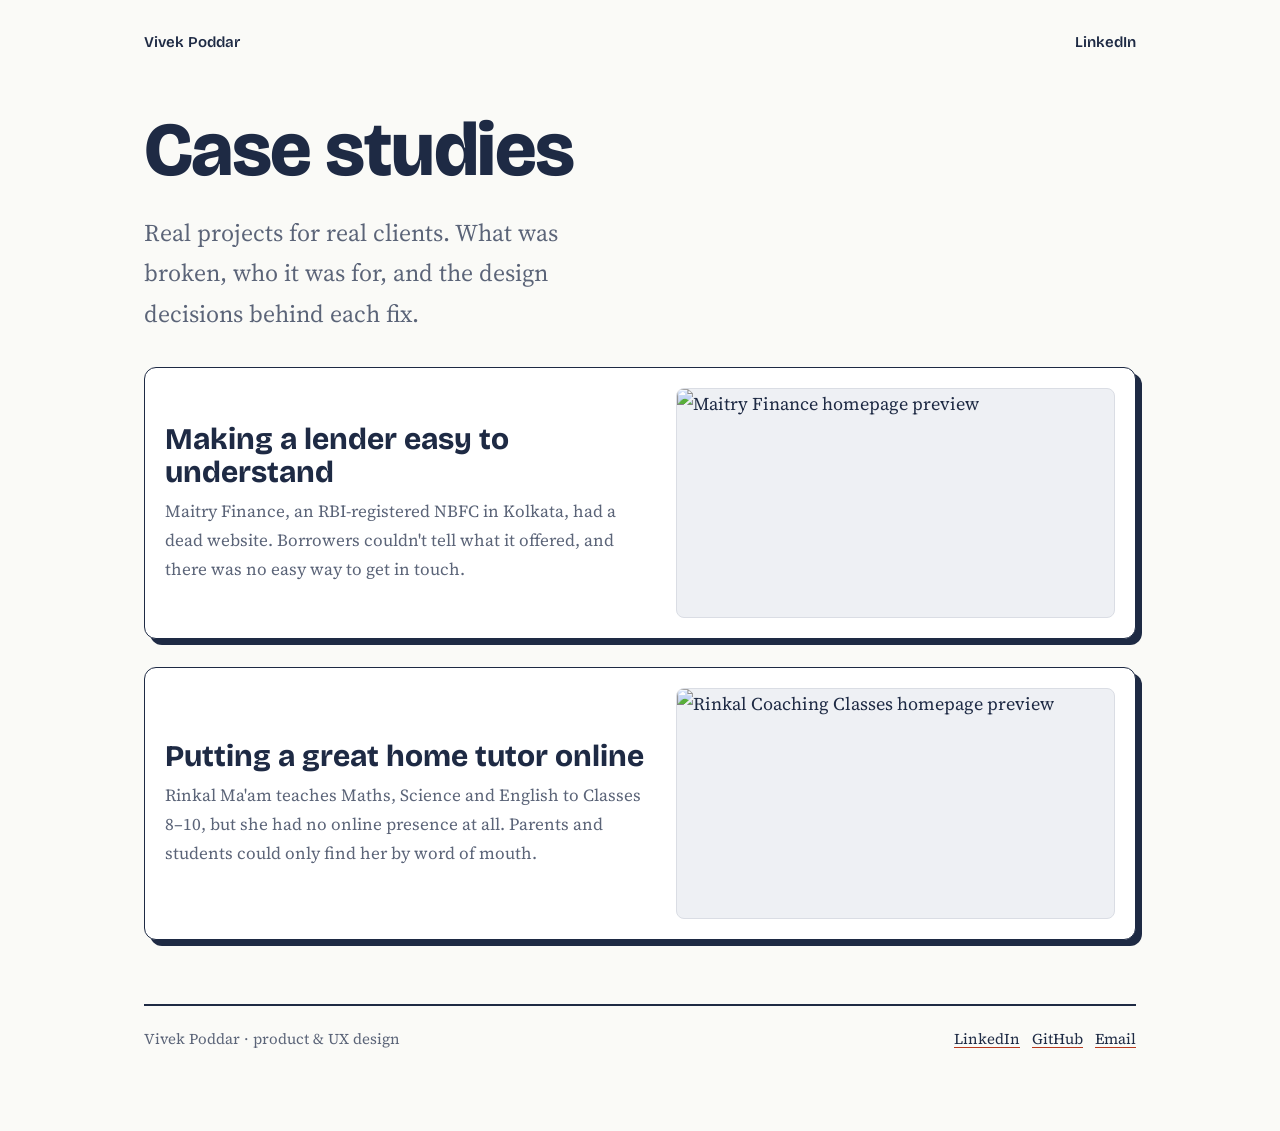
==== case-studies/index.html @ 4f7e64d5 "Add case studies: Maitry Finance and Rinkal Coaching Co-Authored-By: Claude Opus 5.5 <noreply@anthro" ====
<!doctype html><html lang="en"><head><meta charset="utf-8">
<meta name="viewport" content="width=device-width,initial-scale=1">
<title>Case studies · Vivek Poddar</title><meta name="description" content="Product and UX case studies by Vivek Poddar.">
<link rel="preconnect" href="https://fonts.googleapis.com"><link rel="preconnect" href="https://fonts.gstatic.com" crossorigin>
<link href="https://fonts.googleapis.com/css2?family=Bricolage+Grotesque:opsz,wght@12..96,600..800&family=Caveat:wght@600&family=Source+Serif+4:opsz,wght@8..60,400;8..60,600&display=swap" rel="stylesheet">
<style>
:root{--paper:#FAFAF7;--ink:#1E2A44;--muted:#5B6478;--hl:#FFE066;--note:#B83A1E;--rule:#DADDE4;--card:#FFFFFF}
*{box-sizing:border-box}
html{-webkit-text-size-adjust:100%}
body{margin:0;background:var(--paper);color:var(--ink);font:18px/1.7 "Source Serif 4",Georgia,serif}
a{color:var(--ink);text-decoration-color:var(--note);text-underline-offset:3px}
a:focus-visible{outline:3px solid var(--note);outline-offset:3px}
.wrap{max-width:1040px;margin:0 auto;padding:32px 24px 80px}
.top{display:flex;justify-content:space-between;gap:16px;font:600 15px/1.4 "Bricolage Grotesque",system-ui,sans-serif;margin-bottom:56px}
.top a{text-decoration:none}
h1,h2,h3{font-family:"Bricolage Grotesque",system-ui,sans-serif;line-height:1.1;margin:0}
h1{font-size:clamp(40px,7vw,76px);font-weight:800;letter-spacing:-.02em;max-width:14ch}
.lede{font-size:clamp(20px,2.4vw,24px);color:var(--muted);max-width:40ch;margin:20px 0 32px}
.facts{display:grid;grid-template-columns:repeat(auto-fit,minmax(170px,1fr));gap:20px;border-top:2px solid var(--ink);padding-top:16px;margin-bottom:48px;font-size:16px}
.facts dt{font:700 14px/1.3 "Bricolage Grotesque",sans-serif;color:var(--muted)}
.facts dd{margin:4px 0 0}
.shot{background:var(--card);border:1.5px solid var(--ink);border-radius:10px;overflow:hidden;box-shadow:8px 8px 0 var(--ink);margin:0 0 72px}
.bar{display:flex;align-items:center;gap:6px;padding:10px 14px;border-bottom:1.5px solid var(--ink);font:14px/1 "Bricolage Grotesque",sans-serif;color:var(--muted)}
.bar i{width:10px;height:10px;border-radius:50%;border:1.5px solid var(--ink);display:inline-block}
.bar span{margin-left:10px;overflow:hidden;text-overflow:ellipsis;white-space:nowrap}
.shot img{display:block;width:100%;height:auto;aspect-ratio:1200/630;object-fit:cover;background:#eef0f4}
section{margin-bottom:64px}
h2{font-size:clamp(28px,4vw,40px);font-weight:750;margin-bottom:18px}
.prose{max-width:66ch}
.prose p{margin:0 0 1em}
.dec{display:grid;grid-template-columns:minmax(0,1fr) 240px;gap:40px;padding:28px 0;border-top:1px solid var(--rule)}
.dec h3{font-size:23px;font-weight:700;margin-bottom:10px}
.dec p{margin:0}
.why{font:600 24px/1.25 "Caveat",cursive;color:var(--note);transform:rotate(-2deg);align-self:center;padding-left:18px;border-left:3px solid var(--note)}
.why mark{background:linear-gradient(transparent 55%,var(--hl) 55%);color:inherit}
.ba{display:grid;grid-template-columns:1fr 1fr;gap:20px;max-width:760px}
.ba div{border:1.5px solid var(--ink);border-radius:10px;padding:18px 20px;background:var(--card)}
.ba h3{font-size:18px;margin-bottom:8px}
.ba ul{margin:0;padding-left:18px;font-size:16.5px}
.cta{display:inline-block;margin-top:8px;padding:12px 20px;border:2px solid var(--ink);border-radius:999px;background:var(--hl);font:700 16px/1 "Bricolage Grotesque",sans-serif;text-decoration:none}
.cta:hover{background:var(--ink);color:var(--paper)}
footer{border-top:2px solid var(--ink);padding-top:20px;font-size:15px;color:var(--muted);display:flex;justify-content:space-between;flex-wrap:wrap;gap:12px}
.list{display:grid;gap:28px}
.item{display:grid;grid-template-columns:minmax(0,1.1fr) minmax(0,1fr);gap:28px;align-items:center;text-decoration:none;border:1.5px solid var(--ink);border-radius:12px;background:var(--card);padding:20px;box-shadow:6px 6px 0 var(--ink)}
.item:hover{transform:translate(-2px,-2px);box-shadow:8px 8px 0 var(--ink)}
.item img{width:100%;border-radius:8px;border:1px solid var(--rule);aspect-ratio:1200/630;object-fit:cover;background:#eef0f4}
.item h2{font-size:30px;margin-bottom:8px}
.item p{margin:0;color:var(--muted);font-size:17px}
@media (max-width:760px){
 body{font-size:17px}
 .dec{grid-template-columns:1fr;gap:14px}
 .why{transform:none}
 .ba{grid-template-columns:1fr}
 .item{grid-template-columns:1fr}
 .shot{box-shadow:5px 5px 0 var(--ink)}
}
@media (prefers-reduced-motion:reduce){*{transition:none!important}}
</style></head><body><div class="wrap">
<nav class="top"><a href="https://poddarvivek.github.io/">Vivek Poddar</a><a href="https://www.linkedin.com/in/vivekpoddar-work">LinkedIn</a></nav>
<header><h1>Case studies</h1><p class="lede">Real projects for real clients. What was broken, who it was for, and the design decisions behind each fix.</p></header><div class="list"><a class="item" href="./maitry-finance.html"><div><h2>Making a lender easy to understand</h2><p>Maitry Finance, an RBI-registered NBFC in Kolkata, had a dead website. Borrowers couldn't tell what it offered, and there was no easy way to get in touch.</p></div><img src="https://maitryfin.com/opengraph-image.png" alt="Maitry Finance homepage preview" loading="lazy"></a><a class="item" href="./rinkal-coaching.html"><div><h2>Putting a great home tutor online</h2><p>Rinkal Ma'am teaches Maths, Science and English to Classes 8–10, but she had no online presence at all. Parents and students could only find her by word of mouth.</p></div><img src="https://rinkal-coaching.vercel.app/og-image-v2.png" alt="Rinkal Coaching Classes homepage preview" loading="lazy"></a></div><div style="height:64px"></div><footer><span>Vivek Poddar · product &amp; UX design</span>
<span><a href="https://www.linkedin.com/in/vivekpoddar-work">LinkedIn</a> &nbsp; <a href="https://github.com/PoddarVivek">GitHub</a> &nbsp; <a href="mailto:vivekpoddar.work@gmail.com">Email</a></span></footer>
</div></body></html>
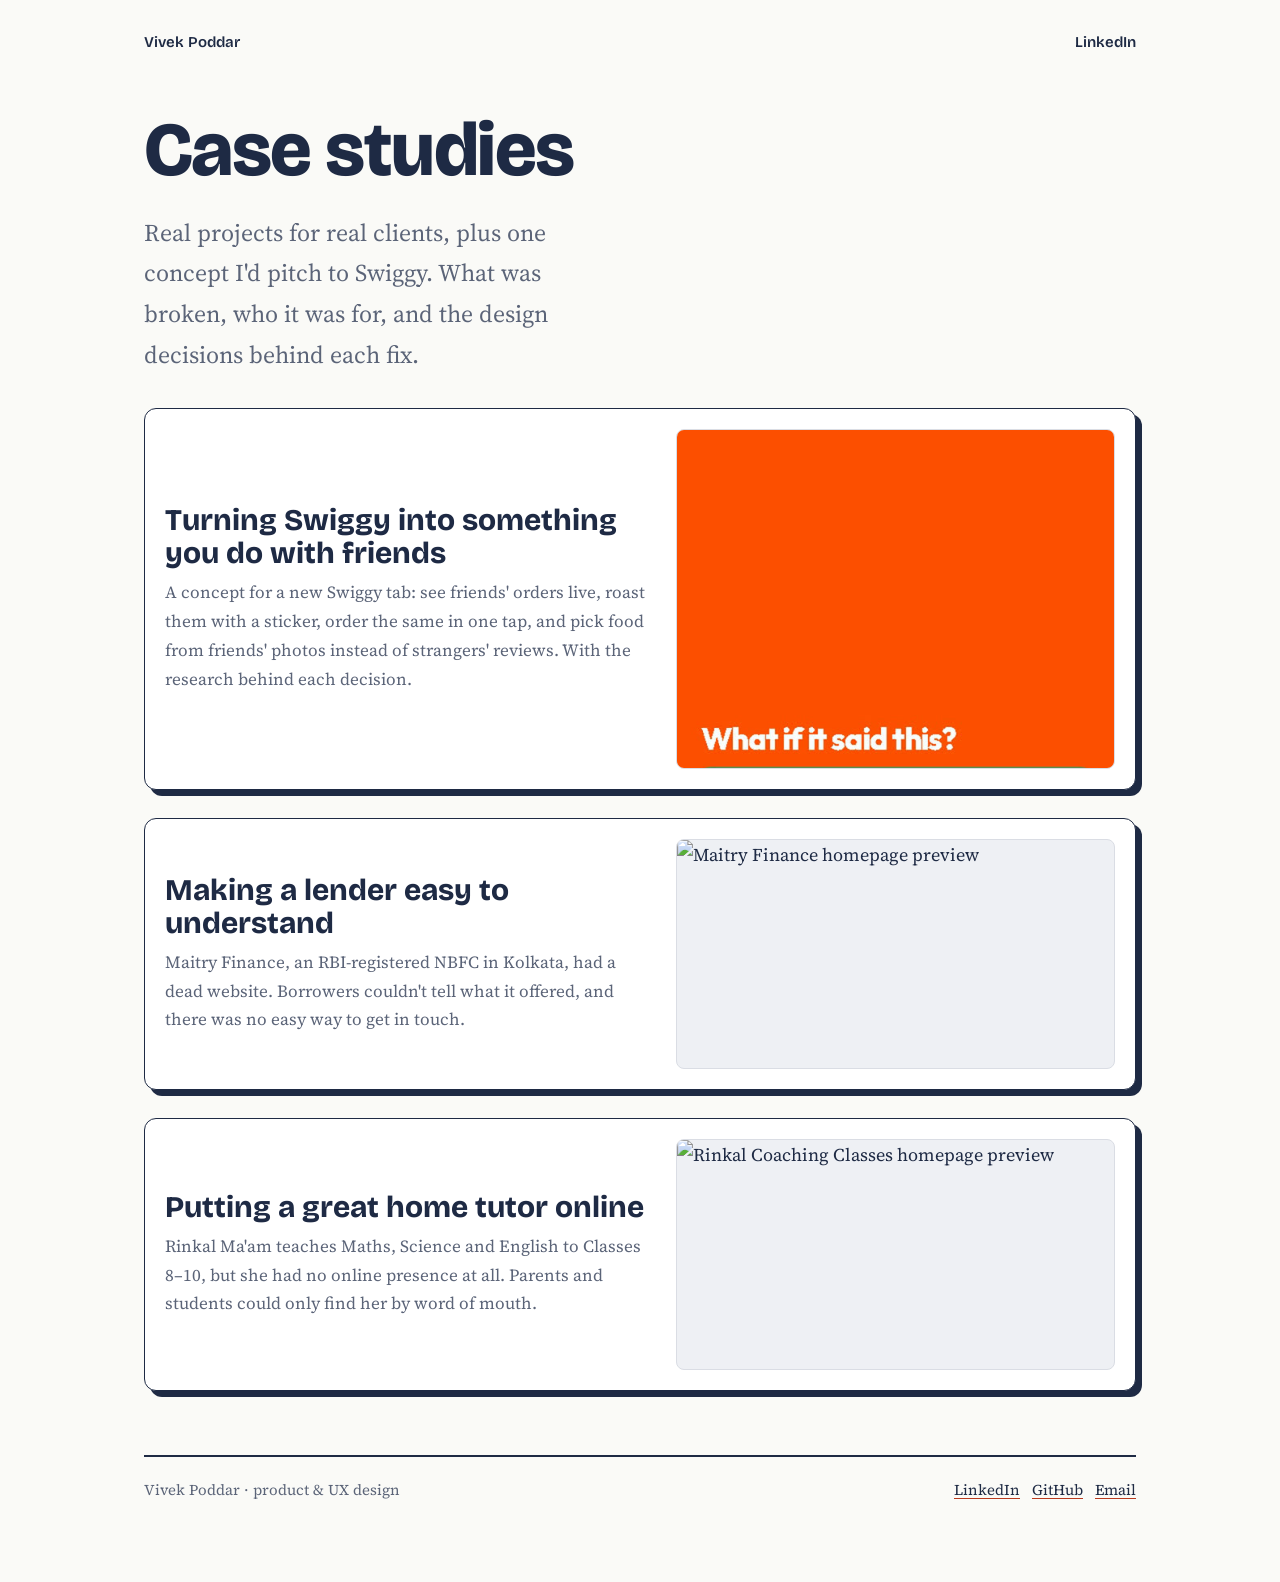
==== commit c8493803: "Add Spotted case study and sharpen the site design - New case study: Spotted, a social tab concept f" ====
--- a/case-studies/index.html
+++ b/case-studies/index.html
@@ -56,7 +56,7 @@
 }
 @media (prefers-reduced-motion:reduce){*{transition:none!important}}
 </style></head><body><div class="wrap">
-<nav class="top"><a href="https://poddarvivek.github.io/">Vivek Poddar</a><a href="https://www.linkedin.com/in/vivekpoddar-work">LinkedIn</a></nav>
-<header><h1>Case studies</h1><p class="lede">Real projects for real clients. What was broken, who it was for, and the design decisions behind each fix.</p></header><div class="list"><a class="item" href="./maitry-finance.html"><div><h2>Making a lender easy to understand</h2><p>Maitry Finance, an RBI-registered NBFC in Kolkata, had a dead website. Borrowers couldn't tell what it offered, and there was no easy way to get in touch.</p></div><img src="https://maitryfin.com/opengraph-image.png" alt="Maitry Finance homepage preview" loading="lazy"></a><a class="item" href="./rinkal-coaching.html"><div><h2>Putting a great home tutor online</h2><p>Rinkal Ma'am teaches Maths, Science and English to Classes 8–10, but she had no online presence at all. Parents and students could only find her by word of mouth.</p></div><img src="https://rinkal-coaching.vercel.app/og-image-v2.png" alt="Rinkal Coaching Classes homepage preview" loading="lazy"></a></div><div style="height:64px"></div><footer><span>Vivek Poddar · product &amp; UX design</span>
+<nav class="top"><a href="../">Vivek Poddar</a><a href="https://www.linkedin.com/in/vivekpoddar-work">LinkedIn</a></nav>
+<header><h1>Case studies</h1><p class="lede">Real projects for real clients, plus one concept I'd pitch to Swiggy. What was broken, who it was for, and the design decisions behind each fix.</p></header><div class="list"><a class="item" href="./spotted.html"><div><h2>Turning Swiggy into something you do with friends</h2><p>A concept for a new Swiggy tab: see friends' orders live, roast them with a sticker, order the same in one tap, and pick food from friends' photos instead of strangers' reviews. With the research behind each decision.</p></div><img src="../assets/spotted/spotted-poster.jpg" alt="Spotted demo: a sticker notification from a friend" loading="lazy" style="aspect-ratio:auto;max-height:340px;object-fit:cover;object-position:top"></a><a class="item" href="./maitry-finance.html"><div><h2>Making a lender easy to understand</h2><p>Maitry Finance, an RBI-registered NBFC in Kolkata, had a dead website. Borrowers couldn't tell what it offered, and there was no easy way to get in touch.</p></div><img src="https://maitryfin.com/opengraph-image.png" alt="Maitry Finance homepage preview" loading="lazy"></a><a class="item" href="./rinkal-coaching.html"><div><h2>Putting a great home tutor online</h2><p>Rinkal Ma'am teaches Maths, Science and English to Classes 8–10, but she had no online presence at all. Parents and students could only find her by word of mouth.</p></div><img src="https://rinkal-coaching.vercel.app/og-image-v2.png" alt="Rinkal Coaching Classes homepage preview" loading="lazy"></a></div><div style="height:64px"></div><footer><span>Vivek Poddar · product &amp; UX design</span>
 <span><a href="https://www.linkedin.com/in/vivekpoddar-work">LinkedIn</a> &nbsp; <a href="https://github.com/PoddarVivek">GitHub</a> &nbsp; <a href="mailto:vivekpoddar.work@gmail.com">Email</a></span></footer>
 </div></body></html>
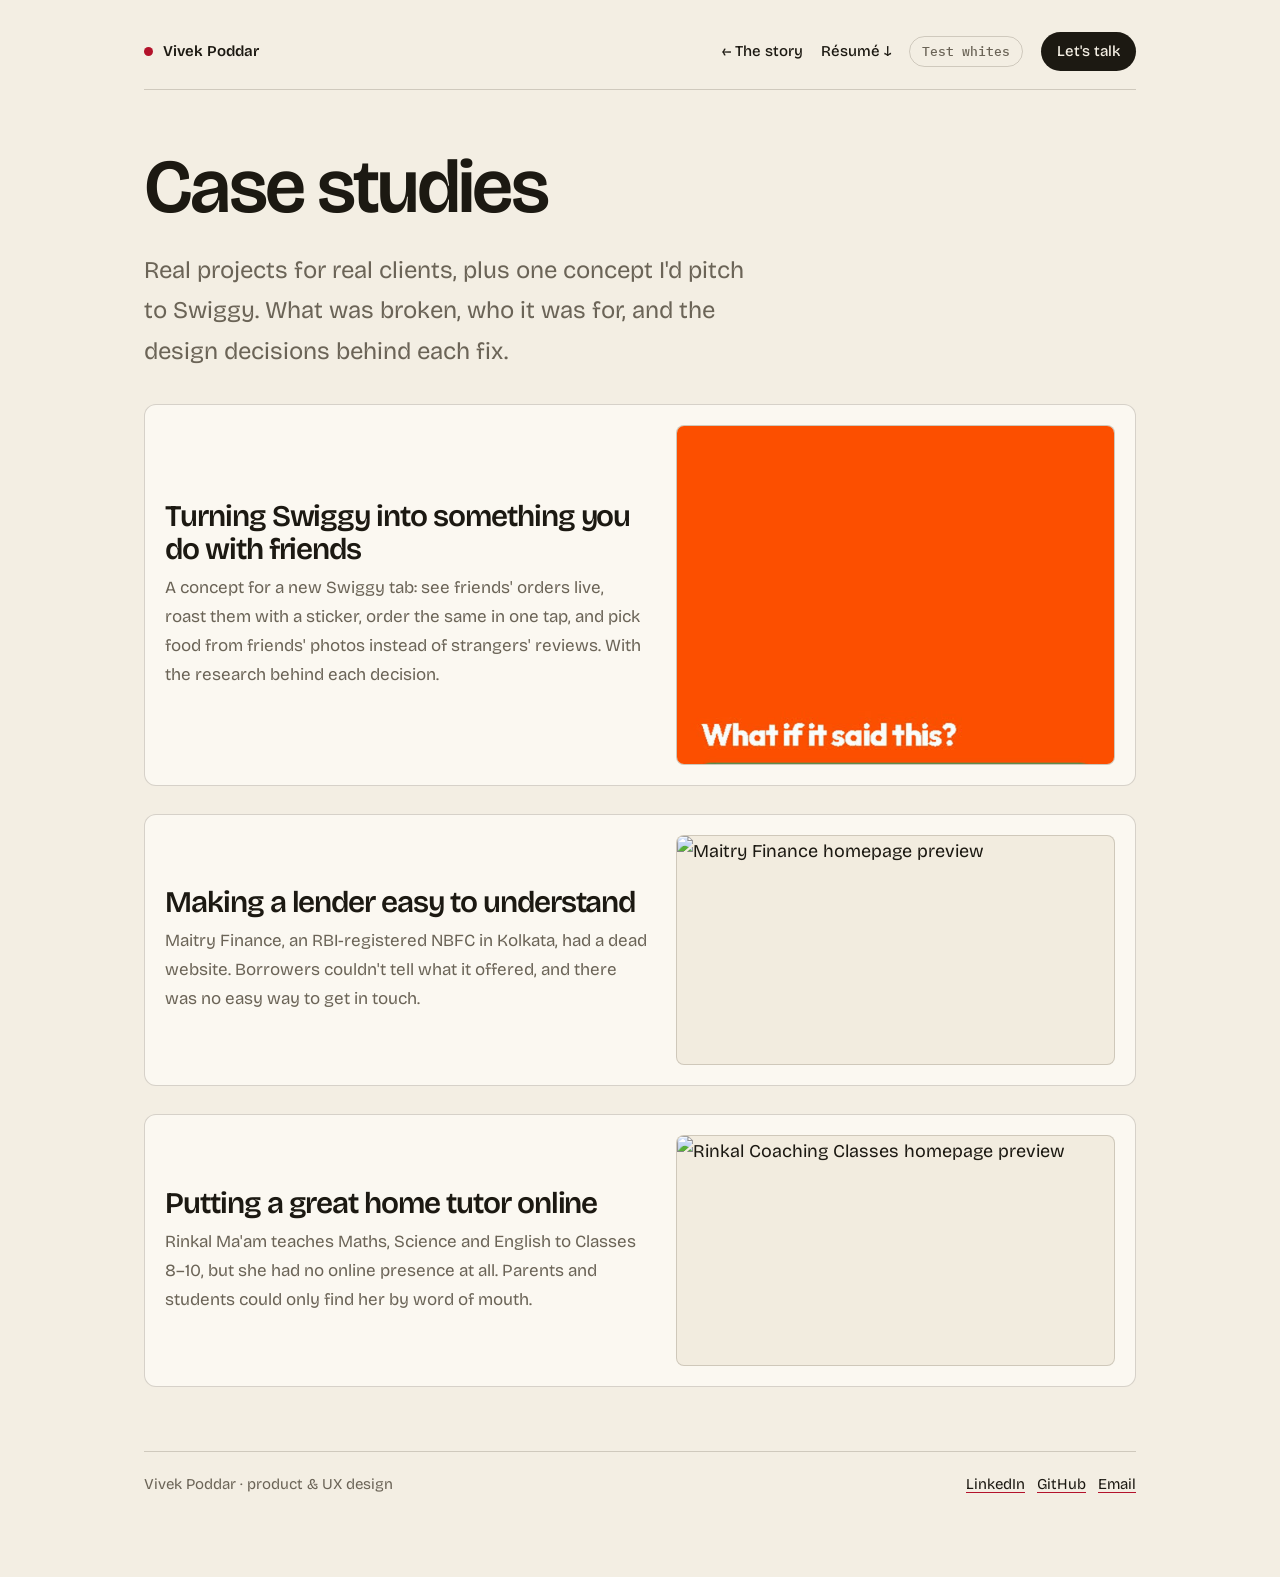
==== commit 53afdcba: "Fix hero overlap and give case studies the portfolio's look - Keep the sticker chip in the hero art " ====
--- a/case-studies/index.html
+++ b/case-studies/index.html
@@ -1,8 +1,9 @@
 <!doctype html><html lang="en"><head><meta charset="utf-8">
 <meta name="viewport" content="width=device-width,initial-scale=1">
 <title>Case studies · Vivek Poddar</title><meta name="description" content="Product and UX case studies by Vivek Poddar.">
+<script>try{var t=localStorage.getItem('theme');if(!t&&matchMedia('(prefers-color-scheme: light)').matches)t='whites';if(t==='whites')document.documentElement.dataset.theme='whites'}catch(e){}</script>
 <link rel="preconnect" href="https://fonts.googleapis.com"><link rel="preconnect" href="https://fonts.gstatic.com" crossorigin>
-<link href="https://fonts.googleapis.com/css2?family=Bricolage+Grotesque:opsz,wght@12..96,600..800&family=Caveat:wght@600&family=Source+Serif+4:opsz,wght@8..60,400;8..60,600&display=swap" rel="stylesheet">
+<link href="https://fonts.googleapis.com/css2?family=Bricolage+Grotesque:opsz,wght@12..96,400..800&family=IBM+Plex+Mono:wght@400;500&family=Instrument+Serif:ital@0;1&display=swap" rel="stylesheet">
 <style>
 :root{--paper:#FAFAF7;--ink:#1E2A44;--muted:#5B6478;--hl:#FFE066;--note:#B83A1E;--rule:#DADDE4;--card:#FFFFFF}
 *{box-sizing:border-box}
@@ -55,8 +56,10 @@
  .shot{box-shadow:5px 5px 0 var(--ink)}
 }
 @media (prefers-reduced-motion:reduce){*{transition:none!important}}
-</style></head><body><div class="wrap">
-<nav class="top"><a href="../">Vivek Poddar</a><a href="https://www.linkedin.com/in/vivekpoddar-work">LinkedIn</a></nav>
+</style>
+<link rel="stylesheet" href="../assets/case-study.css?v=20261012b"></head><body><div class="wrap">
+<nav class="top" aria-label="Site"><a class="brand" href="../"><span class="dot"></span>Vivek Poddar</a><span class="links"><a class="hide-sm" href="../">← The story</a><a class="hide-sm" href="../assets/Vivek_Poddar_Resume.pdf" download="Vivek_Poddar_Resume.pdf">Résumé ↓</a><button class="mode hide-sm" id="modeBtn" type="button" aria-label="Switch theme">Floodlights</button><a class="pill" href="../#next">Let's talk</a></span></nav>
 <header><h1>Case studies</h1><p class="lede">Real projects for real clients, plus one concept I'd pitch to Swiggy. What was broken, who it was for, and the design decisions behind each fix.</p></header><div class="list"><a class="item" href="./spotted.html"><div><h2>Turning Swiggy into something you do with friends</h2><p>A concept for a new Swiggy tab: see friends' orders live, roast them with a sticker, order the same in one tap, and pick food from friends' photos instead of strangers' reviews. With the research behind each decision.</p></div><img src="../assets/spotted/spotted-poster.jpg" alt="Spotted demo: a sticker notification from a friend" loading="lazy" style="aspect-ratio:auto;max-height:340px;object-fit:cover;object-position:top"></a><a class="item" href="./maitry-finance.html"><div><h2>Making a lender easy to understand</h2><p>Maitry Finance, an RBI-registered NBFC in Kolkata, had a dead website. Borrowers couldn't tell what it offered, and there was no easy way to get in touch.</p></div><img src="https://maitryfin.com/opengraph-image.png" alt="Maitry Finance homepage preview" loading="lazy"></a><a class="item" href="./rinkal-coaching.html"><div><h2>Putting a great home tutor online</h2><p>Rinkal Ma'am teaches Maths, Science and English to Classes 8–10, but she had no online presence at all. Parents and students could only find her by word of mouth.</p></div><img src="https://rinkal-coaching.vercel.app/og-image-v2.png" alt="Rinkal Coaching Classes homepage preview" loading="lazy"></a></div><div style="height:64px"></div><footer><span>Vivek Poddar · product &amp; UX design</span>
 <span><a href="https://www.linkedin.com/in/vivekpoddar-work">LinkedIn</a> &nbsp; <a href="https://github.com/PoddarVivek">GitHub</a> &nbsp; <a href="mailto:vivekpoddar.work@gmail.com">Email</a></span></footer>
-</div></body></html>+</div><script src="../assets/case-study.js?v=20261012b"></script>
+</body></html>
--- a/assets/case-study.css
+++ b/assets/case-study.css
@@ -0,0 +1,71 @@
+/* ============================================================
+   Case studies — same look as the portfolio.
+   Loaded after each page's own <style>: swaps the paper/navy palette
+   for the portfolio's two themes (Floodlights · Test whites),
+   its fonts, and its header.
+   ============================================================ */
+:root{
+  --bg:#0c0c0e;--card:#16161a;--card2:#1c1c21;
+  --text:#f2efe8;--muted:#a09d95;--line2:rgba(255,255,255,.16);
+  --acc:#d4ff3a;--acc-ink:#0c0c0e;--acc-soft:rgba(212,255,58,.2);--go-soft:rgba(255,82,0,.16);
+  --sans:'Bricolage Grotesque',system-ui,sans-serif;--serif:'Instrument Serif',Georgia,serif;--mono:'IBM Plex Mono',ui-monospace,monospace;
+  /* the page's own tokens, pointed at the portfolio's */
+  --paper:var(--bg);--ink:var(--text);--rule:var(--line2);--hl:var(--acc);--note:var(--acc);
+  color-scheme:dark;
+}
+html[data-theme="whites"]{
+  --bg:#f3eee3;--card:#fbf8f1;--card2:#f2ecdf;
+  --text:#1c1912;--muted:#6b6457;--line2:rgba(46,36,20,.18);
+  --acc:#b3122b;--acc-ink:#fff8ee;--acc-soft:rgba(179,18,43,.14);--go-soft:rgba(255,82,0,.12);
+  color-scheme:light;
+}
+
+body{font-family:var(--sans);font-optical-sizing:auto;-webkit-font-smoothing:antialiased}
+h1,h2,h3{font-weight:600;letter-spacing:-.035em}
+a{text-decoration-color:var(--acc)}
+a:focus-visible,button:focus-visible{outline:2px solid var(--acc);outline-offset:3px}
+
+/* header, matching the portfolio's */
+.top{align-items:center;flex-wrap:wrap;padding-bottom:18px;border-bottom:1px solid var(--line2)}
+.top .brand{display:inline-flex;align-items:center;gap:10px;font-weight:600}
+.top .brand .dot{width:9px;height:9px;border-radius:50%;background:var(--acc)}
+.top .links{display:flex;align-items:center;gap:18px;flex-wrap:wrap;font-weight:500}
+.top .links a{color:var(--text)}
+.top .links a:hover{color:var(--acc)}
+.top .mode{font:500 13px/1 var(--mono);color:var(--muted);background:none;border:1px solid var(--line2);border-radius:999px;padding:8px 12px;cursor:pointer}
+.top .mode:hover{color:var(--text);border-color:var(--text)}
+.top .pill{background:var(--text);color:var(--bg)!important;padding:9px 16px;border-radius:999px}
+.top .pill:hover{background:var(--acc);color:var(--acc-ink)!important}
+@media (max-width:560px){
+  .top{flex-wrap:nowrap;gap:10px;font-size:14px}
+  .top .links{gap:12px;flex-wrap:nowrap}
+  .top .links .hide-sm{display:none}
+  .top .pill{padding:8px 12px}
+}
+
+/* mono for labels, like the portfolio's eyebrows */
+.tag,.facts dt,.bar,th{font-family:var(--mono)!important;letter-spacing:.04em;font-weight:500}
+.tag{color:var(--acc)}
+
+/* flat surfaces: thin rules instead of ink outlines and offset shadows */
+.facts,footer{border-top:1px solid var(--line2)}
+.shot,.item,.vid,.ba div,table{border:1px solid var(--line2);box-shadow:none!important}
+.bar{border-bottom:1px solid var(--line2)}
+.bar i{border-color:var(--muted)}
+.item{transition:border-color .2s}
+.item:hover{transform:none;border-color:var(--acc)}
+.shot img,.item img{background:var(--card2);border-color:var(--line2)}
+
+/* design-decision notes: the portfolio's serif italic, no stripe, no tilt */
+.why{font:italic 400 26px/1.2 var(--serif);color:var(--acc);transform:none;border-left:0;padding-left:0}
+.why mark{background:var(--acc-soft);color:inherit;padding:0 .1em}
+
+/* buttons */
+.cta{border:1px solid var(--acc);background:var(--acc);color:var(--acc-ink)}
+.cta.o{background:transparent;color:var(--text);border-color:var(--line2)}
+.cta:hover,.cta.o:hover{background:var(--text);color:var(--bg);border-color:var(--text)}
+
+/* Spotted keeps Swiggy orange for its own UI; tints follow the theme */
+.ba .yes,tr.hi td{background:var(--go-soft)}
+th{background:var(--card2)}
+.hero li::before{font-family:var(--sans)}
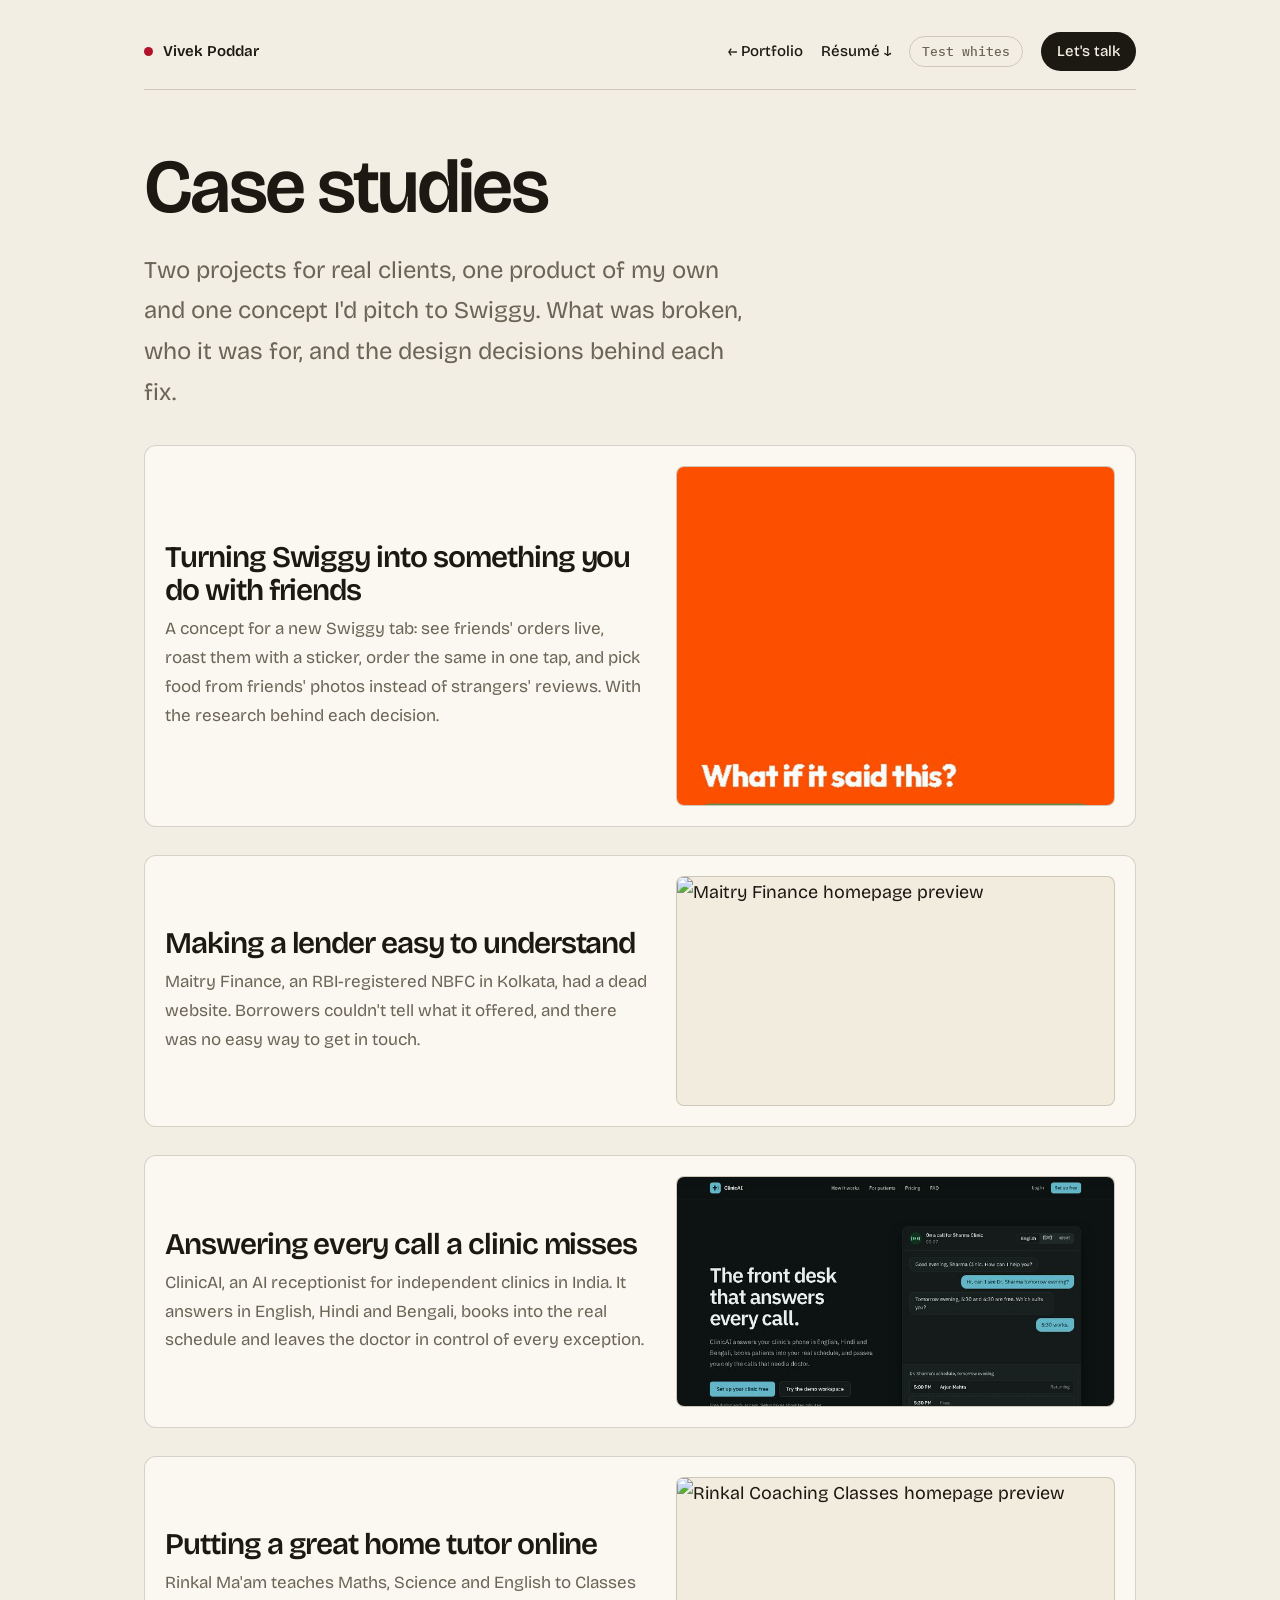
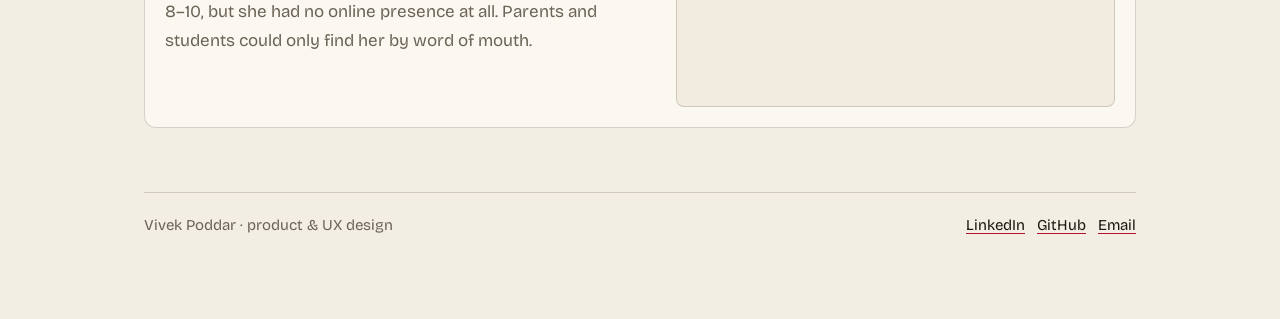
==== commit 53fa647b: "Restructure the portfolio for recruiters - New page order: hero with role, résumé and quick facts, t" ====
--- a/case-studies/index.html
+++ b/case-studies/index.html
@@ -58,8 +58,8 @@
 @media (prefers-reduced-motion:reduce){*{transition:none!important}}
 </style>
 <link rel="stylesheet" href="../assets/case-study.css?v=20261012b"></head><body><div class="wrap">
-<nav class="top" aria-label="Site"><a class="brand" href="../"><span class="dot"></span>Vivek Poddar</a><span class="links"><a class="hide-sm" href="../">← The story</a><a class="hide-sm" href="../assets/Vivek_Poddar_Resume.pdf" download="Vivek_Poddar_Resume.pdf">Résumé ↓</a><button class="mode hide-sm" id="modeBtn" type="button" aria-label="Switch theme">Floodlights</button><a class="pill" href="../#next">Let's talk</a></span></nav>
-<header><h1>Case studies</h1><p class="lede">Real projects for real clients, plus one concept I'd pitch to Swiggy. What was broken, who it was for, and the design decisions behind each fix.</p></header><div class="list"><a class="item" href="./spotted.html"><div><h2>Turning Swiggy into something you do with friends</h2><p>A concept for a new Swiggy tab: see friends' orders live, roast them with a sticker, order the same in one tap, and pick food from friends' photos instead of strangers' reviews. With the research behind each decision.</p></div><img src="../assets/spotted/spotted-poster.jpg" alt="Spotted demo: a sticker notification from a friend" loading="lazy" style="aspect-ratio:auto;max-height:340px;object-fit:cover;object-position:top"></a><a class="item" href="./maitry-finance.html"><div><h2>Making a lender easy to understand</h2><p>Maitry Finance, an RBI-registered NBFC in Kolkata, had a dead website. Borrowers couldn't tell what it offered, and there was no easy way to get in touch.</p></div><img src="https://maitryfin.com/opengraph-image.png" alt="Maitry Finance homepage preview" loading="lazy"></a><a class="item" href="./rinkal-coaching.html"><div><h2>Putting a great home tutor online</h2><p>Rinkal Ma'am teaches Maths, Science and English to Classes 8–10, but she had no online presence at all. Parents and students could only find her by word of mouth.</p></div><img src="https://rinkal-coaching.vercel.app/og-image-v2.png" alt="Rinkal Coaching Classes homepage preview" loading="lazy"></a></div><div style="height:64px"></div><footer><span>Vivek Poddar · product &amp; UX design</span>
+<nav class="top" aria-label="Site"><a class="brand" href="../"><span class="dot"></span>Vivek Poddar</a><span class="links"><a class="hide-sm" href="../">← Portfolio</a><a class="hide-sm" href="../assets/Vivek_Poddar_Resume.pdf" download="Vivek_Poddar_Resume.pdf">Résumé ↓</a><button class="mode hide-sm" id="modeBtn" type="button" aria-label="Switch theme">Floodlights</button><a class="pill" href="../#contact">Let's talk</a></span></nav>
+<header><h1>Case studies</h1><p class="lede">Two projects for real clients, one product of my own and one concept I'd pitch to Swiggy. What was broken, who it was for, and the design decisions behind each fix.</p></header><div class="list"><a class="item" href="./spotted.html"><div><h2>Turning Swiggy into something you do with friends</h2><p>A concept for a new Swiggy tab: see friends' orders live, roast them with a sticker, order the same in one tap, and pick food from friends' photos instead of strangers' reviews. With the research behind each decision.</p></div><img src="../assets/spotted/spotted-poster.jpg" alt="Spotted demo: a sticker notification from a friend" loading="lazy" style="aspect-ratio:auto;max-height:340px;object-fit:cover;object-position:top"></a><a class="item" href="./maitry-finance.html"><div><h2>Making a lender easy to understand</h2><p>Maitry Finance, an RBI-registered NBFC in Kolkata, had a dead website. Borrowers couldn't tell what it offered, and there was no easy way to get in touch.</p></div><img src="https://maitryfin.com/opengraph-image.png" alt="Maitry Finance homepage preview" loading="lazy"></a><a class="item" href="./clinicai.html"><div><h2>Answering every call a clinic misses</h2><p>ClinicAI, an AI receptionist for independent clinics in India. It answers in English, Hindi and Bengali, books into the real schedule and leaves the doctor in control of every exception.</p></div><img src="../assets/img/live-clinic.jpg" alt="ClinicAI landing page" loading="lazy" style="object-position:top"></a><a class="item" href="./rinkal-coaching.html"><div><h2>Putting a great home tutor online</h2><p>Rinkal Ma'am teaches Maths, Science and English to Classes 8–10, but she had no online presence at all. Parents and students could only find her by word of mouth.</p></div><img src="https://rinkal-coaching.vercel.app/og-image-v2.png" alt="Rinkal Coaching Classes homepage preview" loading="lazy"></a></div><div style="height:64px"></div><footer><span>Vivek Poddar · product &amp; UX design</span>
 <span><a href="https://www.linkedin.com/in/vivekpoddar-work">LinkedIn</a> &nbsp; <a href="https://github.com/PoddarVivek">GitHub</a> &nbsp; <a href="mailto:vivekpoddar.work@gmail.com">Email</a></span></footer>
 </div><script src="../assets/case-study.js?v=20261012b"></script>
 </body></html>
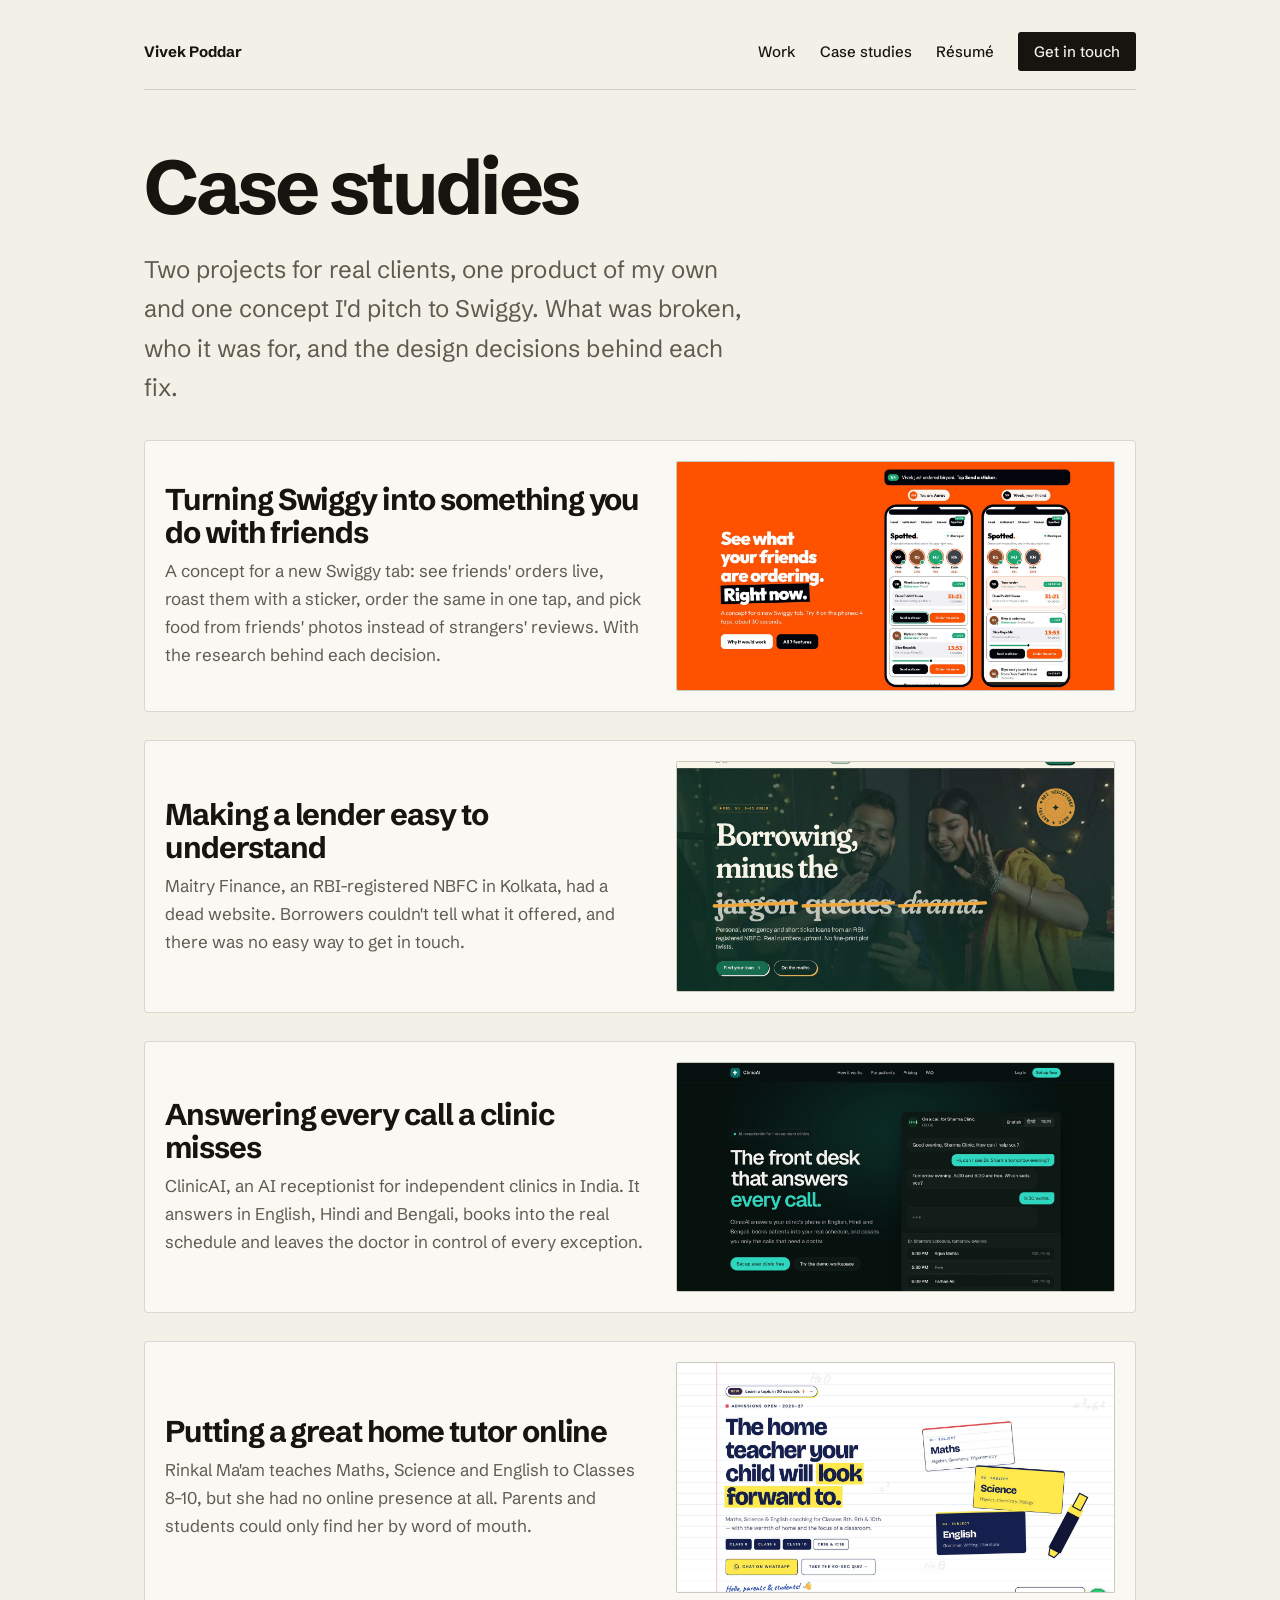
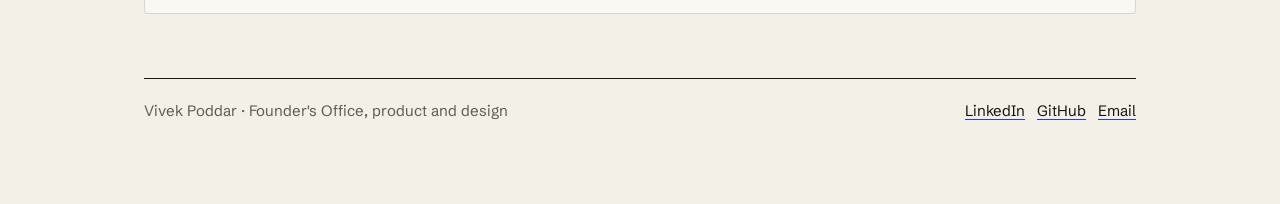
==== commit b7a32352: "Redesign the portfolio for Founder's Office, product and design roles - New positioning and copy: "I" ====
--- a/case-studies/index.html
+++ b/case-studies/index.html
@@ -1,9 +1,8 @@
 <!doctype html><html lang="en"><head><meta charset="utf-8">
 <meta name="viewport" content="width=device-width,initial-scale=1">
 <title>Case studies · Vivek Poddar</title><meta name="description" content="Product and UX case studies by Vivek Poddar.">
-<script>try{var t=localStorage.getItem('theme');if(!t&&matchMedia('(prefers-color-scheme: light)').matches)t='whites';if(t==='whites')document.documentElement.dataset.theme='whites'}catch(e){}</script>
 <link rel="preconnect" href="https://fonts.googleapis.com"><link rel="preconnect" href="https://fonts.gstatic.com" crossorigin>
-<link href="https://fonts.googleapis.com/css2?family=Bricolage+Grotesque:opsz,wght@12..96,400..800&family=IBM+Plex+Mono:wght@400;500&family=Instrument+Serif:ital@0;1&display=swap" rel="stylesheet">
+<link href="https://fonts.googleapis.com/css2?family=Newsreader:ital,opsz,wght@1,6..72,400;1,6..72,500&family=Schibsted+Grotesk:wght@400;500;600;700;800&display=swap" rel="stylesheet">
 <style>
 :root{--paper:#FAFAF7;--ink:#1E2A44;--muted:#5B6478;--hl:#FFE066;--note:#B83A1E;--rule:#DADDE4;--card:#FFFFFF}
 *{box-sizing:border-box}
@@ -57,9 +56,8 @@
 }
 @media (prefers-reduced-motion:reduce){*{transition:none!important}}
 </style>
-<link rel="stylesheet" href="../assets/case-study.css?v=20261012b"></head><body><div class="wrap">
-<nav class="top" aria-label="Site"><a class="brand" href="../"><span class="dot"></span>Vivek Poddar</a><span class="links"><a class="hide-sm" href="../">← Portfolio</a><a class="hide-sm" href="../assets/Vivek_Poddar_Resume.pdf" download="Vivek_Poddar_Resume.pdf">Résumé ↓</a><button class="mode hide-sm" id="modeBtn" type="button" aria-label="Switch theme">Floodlights</button><a class="pill" href="../#contact">Let's talk</a></span></nav>
-<header><h1>Case studies</h1><p class="lede">Two projects for real clients, one product of my own and one concept I'd pitch to Swiggy. What was broken, who it was for, and the design decisions behind each fix.</p></header><div class="list"><a class="item" href="./spotted.html"><div><h2>Turning Swiggy into something you do with friends</h2><p>A concept for a new Swiggy tab: see friends' orders live, roast them with a sticker, order the same in one tap, and pick food from friends' photos instead of strangers' reviews. With the research behind each decision.</p></div><img src="../assets/spotted/spotted-poster.jpg" alt="Spotted demo: a sticker notification from a friend" loading="lazy" style="aspect-ratio:auto;max-height:340px;object-fit:cover;object-position:top"></a><a class="item" href="./maitry-finance.html"><div><h2>Making a lender easy to understand</h2><p>Maitry Finance, an RBI-registered NBFC in Kolkata, had a dead website. Borrowers couldn't tell what it offered, and there was no easy way to get in touch.</p></div><img src="https://maitryfin.com/opengraph-image.png" alt="Maitry Finance homepage preview" loading="lazy"></a><a class="item" href="./clinicai.html"><div><h2>Answering every call a clinic misses</h2><p>ClinicAI, an AI receptionist for independent clinics in India. It answers in English, Hindi and Bengali, books into the real schedule and leaves the doctor in control of every exception.</p></div><img src="../assets/img/live-clinic.jpg" alt="ClinicAI landing page" loading="lazy" style="object-position:top"></a><a class="item" href="./rinkal-coaching.html"><div><h2>Putting a great home tutor online</h2><p>Rinkal Ma'am teaches Maths, Science and English to Classes 8–10, but she had no online presence at all. Parents and students could only find her by word of mouth.</p></div><img src="https://rinkal-coaching.vercel.app/og-image-v2.png" alt="Rinkal Coaching Classes homepage preview" loading="lazy"></a></div><div style="height:64px"></div><footer><span>Vivek Poddar · product &amp; UX design</span>
+<link rel="stylesheet" href="../assets/case-study.css?v=20261011m"></head><body><div class="wrap">
+<nav class="top" aria-label="Site"><a class="brand" href="../">Vivek Poddar</a><span class="links"><a href="../#work">Work</a><a class="hide-sm" href="./">Case studies</a><a class="hide-sm" href="../assets/Vivek_Poddar_Resume.pdf" target="_blank" rel="noopener">Résumé</a><a class="pill" href="../#contact">Get in touch</a></span></nav>
+<header><h1>Case studies</h1><p class="lede">Two projects for real clients, one product of my own and one concept I'd pitch to Swiggy. What was broken, who it was for, and the design decisions behind each fix.</p></header><div class="list"><a class="item" href="./spotted.html"><div><h2>Turning Swiggy into something you do with friends</h2><p>A concept for a new Swiggy tab: see friends' orders live, roast them with a sticker, order the same in one tap, and pick food from friends' photos instead of strangers' reviews. With the research behind each decision.</p></div><img src="../assets/work/spotted-desktop.jpg" alt="Spotted prototype page" loading="lazy"></a><a class="item" href="./maitry-finance.html"><div><h2>Making a lender easy to understand</h2><p>Maitry Finance, an RBI-registered NBFC in Kolkata, had a dead website. Borrowers couldn't tell what it offered, and there was no easy way to get in touch.</p></div><img src="../assets/work/maitry-desktop.jpg" alt="Maitry Finance homepage preview" loading="lazy"></a><a class="item" href="./clinicai.html"><div><h2>Answering every call a clinic misses</h2><p>ClinicAI, an AI receptionist for independent clinics in India. It answers in English, Hindi and Bengali, books into the real schedule and leaves the doctor in control of every exception.</p></div><img src="../assets/work/clinic-desktop.jpg" alt="ClinicAI landing page" loading="lazy" style="object-position:top"></a><a class="item" href="./rinkal-coaching.html"><div><h2>Putting a great home tutor online</h2><p>Rinkal Ma'am teaches Maths, Science and English to Classes 8–10, but she had no online presence at all. Parents and students could only find her by word of mouth.</p></div><img src="../assets/work/rinkal-desktop.jpg" alt="Rinkal Coaching Classes homepage preview" loading="lazy"></a></div><div style="height:64px"></div><footer><span>Vivek Poddar · Founder's Office, product and design</span>
 <span><a href="https://www.linkedin.com/in/vivekpoddar-work">LinkedIn</a> &nbsp; <a href="https://github.com/PoddarVivek">GitHub</a> &nbsp; <a href="mailto:vivekpoddar.work@gmail.com">Email</a></span></footer>
-</div><script src="../assets/case-study.js?v=20261012b"></script>
-</body></html>+</div></body></html>
--- a/assets/case-study.css
+++ b/assets/case-study.css
@@ -1,71 +1,53 @@
 /* ============================================================
-   Case studies — same look as the portfolio.
-   Loaded after each page's own <style>: swaps the paper/navy palette
-   for the portfolio's two themes (Floodlights · Test whites),
-   its fonts, and its header.
+   Case studies: same look as the portfolio.
+   Loaded after each page's own <style>; points its tokens at the
+   portfolio's paper, ink and cobalt, and its two typefaces.
    ============================================================ */
 :root{
-  --bg:#0c0c0e;--card:#16161a;--card2:#1c1c21;
-  --text:#f2efe8;--muted:#a09d95;--line2:rgba(255,255,255,.16);
-  --acc:#d4ff3a;--acc-ink:#0c0c0e;--acc-soft:rgba(212,255,58,.2);--go-soft:rgba(255,82,0,.16);
-  --sans:'Bricolage Grotesque',system-ui,sans-serif;--serif:'Instrument Serif',Georgia,serif;--mono:'IBM Plex Mono',ui-monospace,monospace;
-  /* the page's own tokens, pointed at the portfolio's */
-  --paper:var(--bg);--ink:var(--text);--rule:var(--line2);--hl:var(--acc);--note:var(--acc);
-  color-scheme:dark;
+  --paper:#f3f0e8;--ink:#15140f;--muted:#5f5b50;--rule:rgba(21,20,15,.14);--card:#faf8f3;
+  --acc:#2a37f0;--hl:rgba(42,55,240,.14);--note:var(--acc);
+  --sans:'Schibsted Grotesk',system-ui,sans-serif;--serif:'Newsreader',Georgia,serif;
 }
-html[data-theme="whites"]{
-  --bg:#f3eee3;--card:#fbf8f1;--card2:#f2ecdf;
-  --text:#1c1912;--muted:#6b6457;--line2:rgba(46,36,20,.18);
-  --acc:#b3122b;--acc-ink:#fff8ee;--acc-soft:rgba(179,18,43,.14);--go-soft:rgba(255,82,0,.12);
-  color-scheme:light;
-}
-
-body{font-family:var(--sans);font-optical-sizing:auto;-webkit-font-smoothing:antialiased}
-h1,h2,h3{font-weight:600;letter-spacing:-.035em}
+body{font-family:var(--sans);font-size:18px;line-height:1.65;-webkit-font-smoothing:antialiased}
+h1,h2,h3{font-family:var(--sans);font-weight:700;letter-spacing:-.035em}
+h1{letter-spacing:-.045em}
 a{text-decoration-color:var(--acc)}
 a:focus-visible,button:focus-visible{outline:2px solid var(--acc);outline-offset:3px}
 
 /* header, matching the portfolio's */
-.top{align-items:center;flex-wrap:wrap;padding-bottom:18px;border-bottom:1px solid var(--line2)}
-.top .brand{display:inline-flex;align-items:center;gap:10px;font-weight:600}
-.top .brand .dot{width:9px;height:9px;border-radius:50%;background:var(--acc)}
-.top .links{display:flex;align-items:center;gap:18px;flex-wrap:wrap;font-weight:500}
-.top .links a{color:var(--text)}
-.top .links a:hover{color:var(--acc)}
-.top .mode{font:500 13px/1 var(--mono);color:var(--muted);background:none;border:1px solid var(--line2);border-radius:999px;padding:8px 12px;cursor:pointer}
-.top .mode:hover{color:var(--text);border-color:var(--text)}
-.top .pill{background:var(--text);color:var(--bg)!important;padding:9px 16px;border-radius:999px}
-.top .pill:hover{background:var(--acc);color:var(--acc-ink)!important}
-@media (max-width:560px){
-  .top{flex-wrap:nowrap;gap:10px;font-size:14px}
-  .top .links{gap:12px;flex-wrap:nowrap}
-  .top .links .hide-sm{display:none}
-  .top .pill{padding:8px 12px}
-}
+.top{align-items:center;padding-bottom:18px;border-bottom:1px solid var(--rule);font-family:var(--sans)}
+.top .brand{font-weight:700}
+.top .links{display:flex;align-items:center;gap:24px;font-weight:500}
+.top .links a:hover{text-decoration:underline;text-underline-offset:5px}
+.top .pill{background:var(--ink);color:var(--paper)!important;padding:9px 16px;border-radius:3px}
+.top .pill:hover{background:var(--acc);text-decoration:none!important}
+@media (max-width:560px){.top{gap:12px;font-size:15px}.top .links{gap:14px}.top .links .hide-sm{display:none}.top .pill{padding:8px 12px}}
 
-/* mono for labels, like the portfolio's eyebrows */
-.tag,.facts dt,.bar,th{font-family:var(--mono)!important;letter-spacing:.04em;font-weight:500}
+/* labels */
+.tag,.facts dt,.bar,th{font-family:var(--sans)!important;font-size:13px!important;font-weight:600!important;letter-spacing:.06em!important;text-transform:uppercase}
 .tag{color:var(--acc)}
+.facts{border-top:1px solid var(--ink)}
+footer{border-top:1px solid var(--ink)}
 
-/* flat surfaces: thin rules instead of ink outlines and offset shadows */
-.facts,footer{border-top:1px solid var(--line2)}
-.shot,.item,.vid,.ba div,table{border:1px solid var(--line2);box-shadow:none!important}
-.bar{border-bottom:1px solid var(--line2)}
+/* flat surfaces, square-ish corners */
+.shot,.item,.vid,.ba div,table{border:1px solid var(--rule);box-shadow:none!important;border-radius:4px}
+.vid{border-radius:24px;border:5px solid #0d0d0d}
+.bar{border-bottom:1px solid var(--rule)}
 .bar i{border-color:var(--muted)}
 .item{transition:border-color .2s}
-.item:hover{transform:none;border-color:var(--acc)}
-.shot img,.item img{background:var(--card2);border-color:var(--line2)}
+.item:hover{transform:none;border-color:var(--ink)}
+.shot img,.item img{background:#ebe6da;border-radius:2px}
 
-/* design-decision notes: the portfolio's serif italic, no stripe, no tilt */
-.why{font:italic 400 26px/1.2 var(--serif);color:var(--acc);transform:none;border-left:0;padding-left:0}
-.why mark{background:var(--acc-soft);color:inherit;padding:0 .1em}
+/* design-decision notes: serif italic in cobalt, no stripe, no tilt */
+.why{font:italic 400 24px/1.25 var(--serif);color:var(--acc);transform:none;border-left:0;padding-left:0}
+.why mark{background:var(--hl);color:inherit;padding:0 .1em}
 
 /* buttons */
-.cta{border:1px solid var(--acc);background:var(--acc);color:var(--acc-ink)}
-.cta.o{background:transparent;color:var(--text);border-color:var(--line2)}
-.cta:hover,.cta.o:hover{background:var(--text);color:var(--bg);border-color:var(--text)}
+.cta{border:1px solid var(--ink);background:var(--ink);color:var(--paper);border-radius:3px;font-family:var(--sans)}
+.cta.o{background:transparent;color:var(--ink)}
+.cta:hover,.cta.o:hover{background:var(--acc);border-color:var(--acc);color:#fff}
 
-/* Spotted keeps Swiggy orange for its own UI; tints follow the theme */
-.ba .yes,tr.hi td{background:var(--go-soft)}
-th{background:var(--card2)}
+/* Spotted keeps Swiggy orange for its own UI */
+.ba .yes,tr.hi td{background:#ffe9dd}
+th{background:#ebe6da}
 .hero li::before{font-family:var(--sans)}
